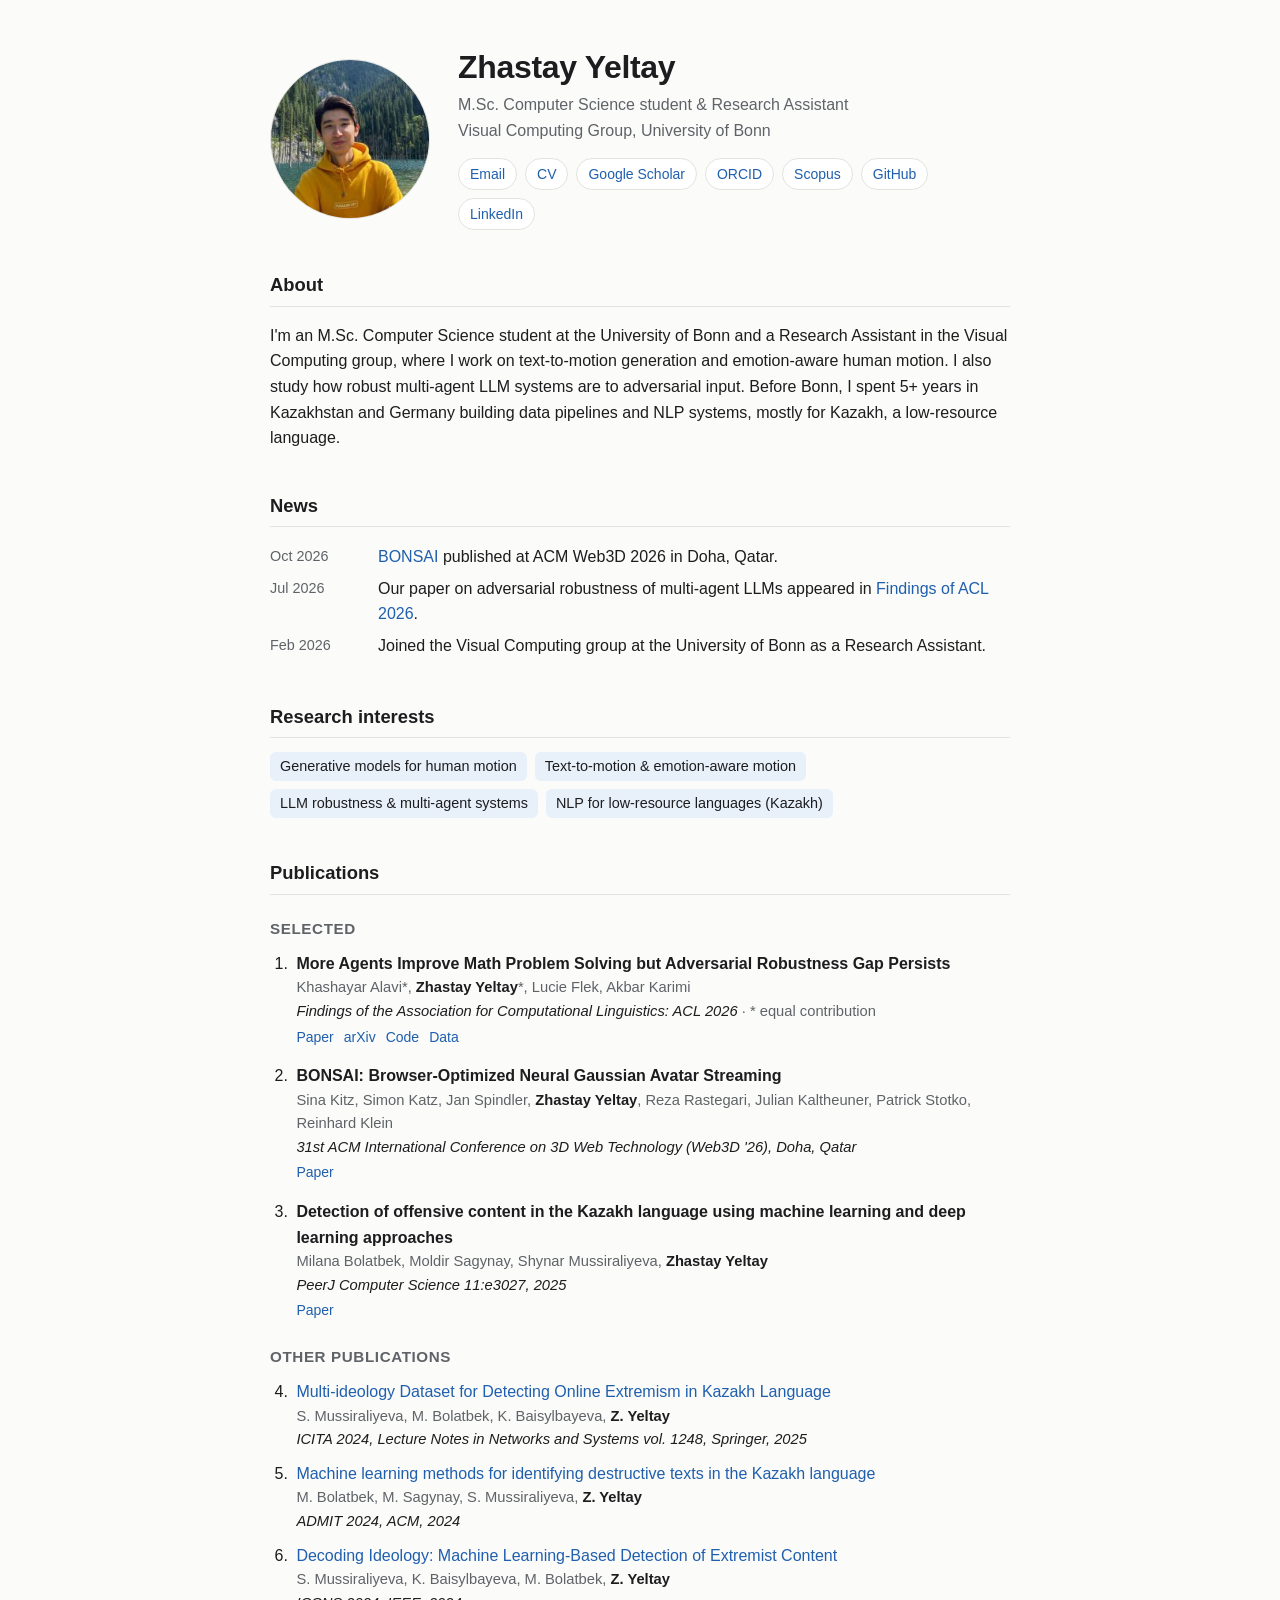
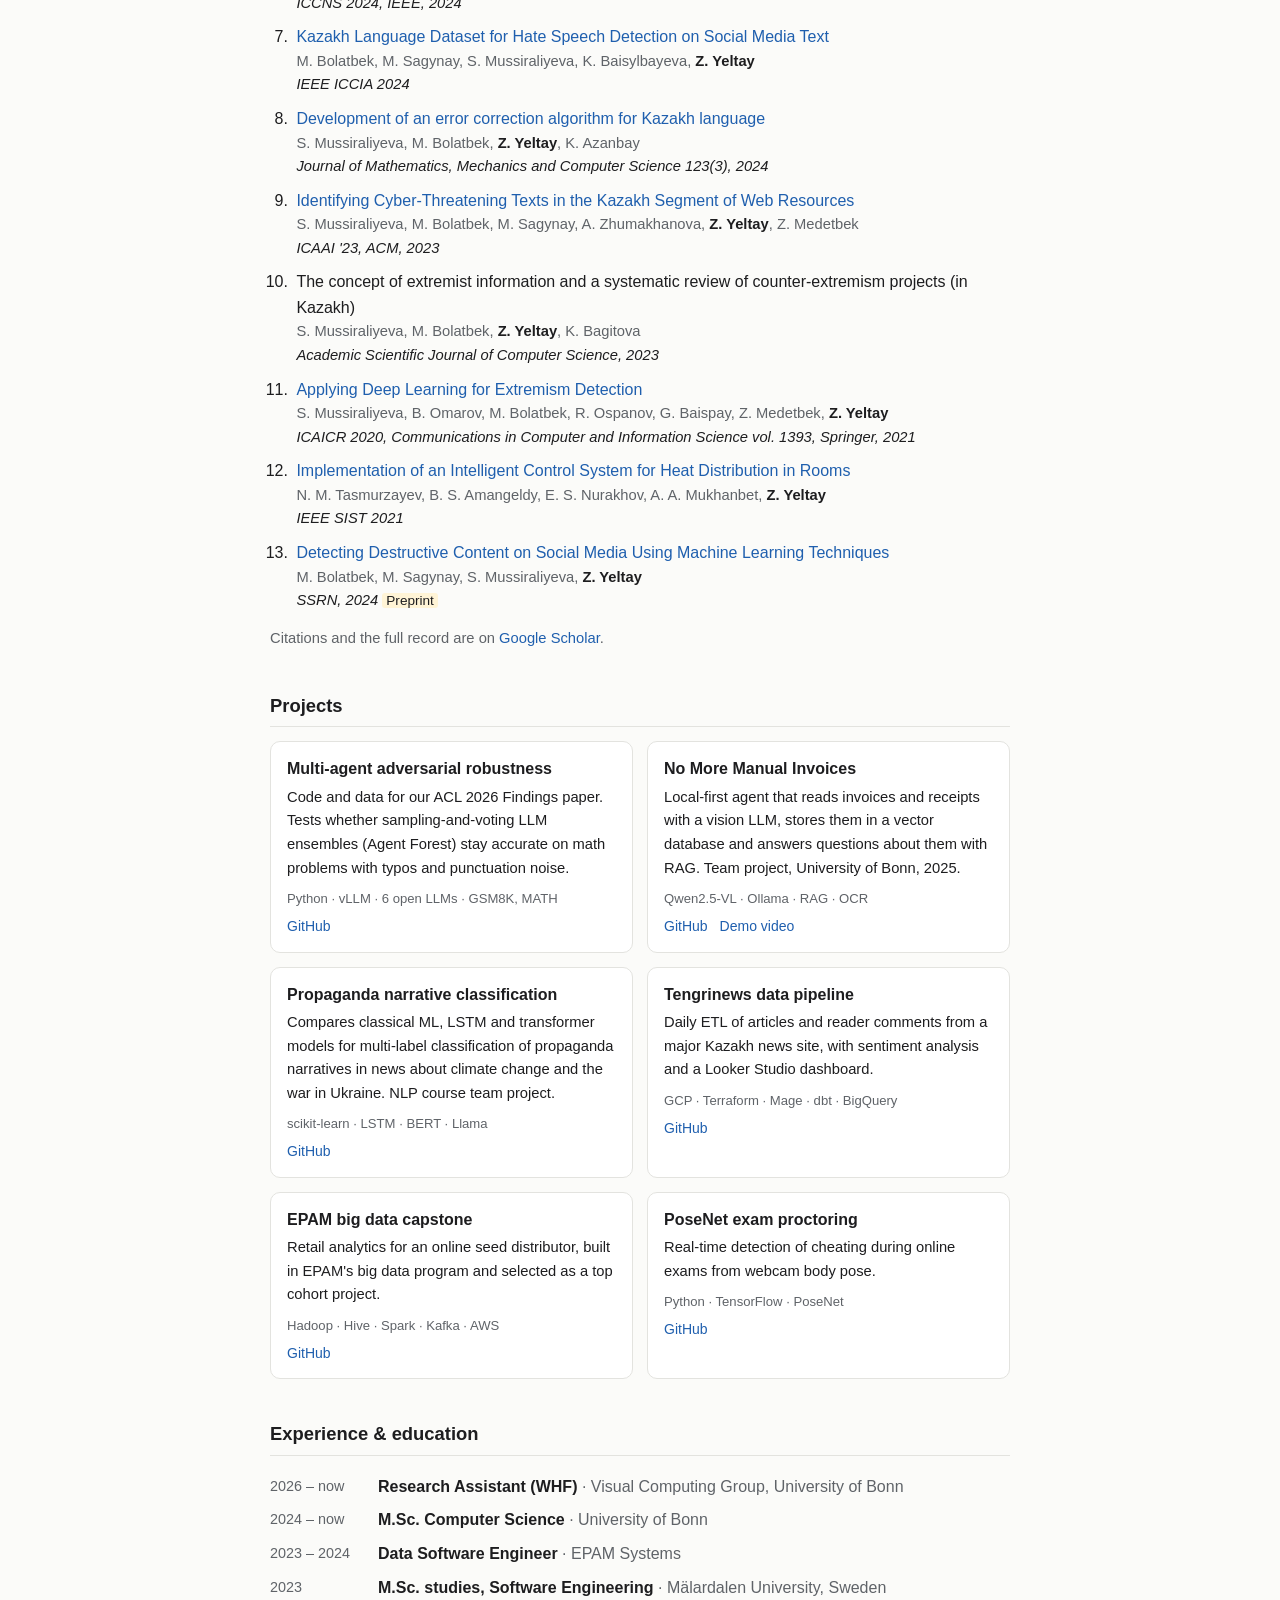
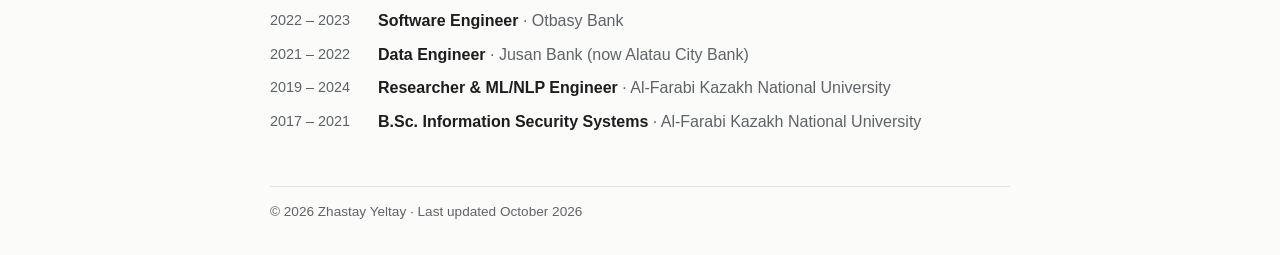
==== index.html @ 33389cff "Add academic website" ====
<!doctype html>
<html lang="en">
<head>
  <meta charset="utf-8">
  <meta name="viewport" content="width=device-width, initial-scale=1">
  <title>Zhastay Yeltay</title>
  <meta name="description" content="Zhastay Yeltay: M.Sc. Computer Science student and Research Assistant at the University of Bonn, working on generative models for human motion, LLM robustness and NLP for Kazakh.">
  <meta name="author" content="Zhastay Yeltay">
  <meta property="og:title" content="Zhastay Yeltay">
  <meta property="og:description" content="M.Sc. Computer Science student and Research Assistant, Visual Computing Group, University of Bonn.">
  <meta property="og:image" content="https://yelzha.github.io/photo.jpg">
  <meta property="og:url" content="https://yelzha.github.io/">
  <link rel="canonical" href="https://yelzha.github.io/">
  <link rel="icon" href="data:image/svg+xml,%3Csvg xmlns='http://www.w3.org/2000/svg' viewBox='0 0 64 64'%3E%3Crect width='64' height='64' rx='14' fill='%231f5fae'/%3E%3Ctext x='32' y='42' font-family='Arial,sans-serif' font-size='28' font-weight='700' fill='white' text-anchor='middle'%3EZY%3C/text%3E%3C/svg%3E">
  <link rel="stylesheet" href="style.css">
</head>
<body>
<main>

  <header class="intro">
    <img class="photo" src="photo.jpg" alt="Photo of Zhastay Yeltay" width="160" height="160">
    <div>
      <h1>Zhastay Yeltay</h1>
      <p class="role">M.Sc. Computer Science student &amp; Research Assistant<br>Visual Computing Group, University of Bonn</p>
      <nav class="links" aria-label="Profiles">
        <a href="mailto:jastayeltay@gmail.com">Email</a>
        <a href="cv.pdf">CV</a>
        <a href="https://scholar.google.com/citations?user=vSfblEYAAAAJ&amp;hl=en">Google Scholar</a>
        <a href="https://orcid.org/0000-0002-9275-7582">ORCID</a>
        <a href="https://www.scopus.com/authid/detail.uri?authorId=57237959800">Scopus</a>
        <a href="https://github.com/yelzha">GitHub</a>
        <a href="https://www.linkedin.com/in/yelzha">LinkedIn</a>
      </nav>
    </div>
  </header>

  <section id="about">
    <h2>About</h2>
    <p>I'm an M.Sc. Computer Science student at the University of Bonn and a Research Assistant in the Visual Computing group, where I work on text-to-motion generation and emotion-aware human motion. I also study how robust multi-agent LLM systems are to adversarial input. Before Bonn, I spent 5+ years in Kazakhstan and Germany building data pipelines and NLP systems, mostly for Kazakh, a low-resource language.</p>
  </section>

  <section id="news">
    <h2>News</h2>
    <ul class="news">
      <li><time datetime="2026-10">Oct 2026</time><span><a href="https://doi.org/10.1145/3822516.3834888">BONSAI</a> published at ACM Web3D 2026 in Doha, Qatar.</span></li>
      <li><time datetime="2026-07">Jul 2026</time><span>Our paper on adversarial robustness of multi-agent LLMs appeared in <a href="https://aclanthology.org/2026.findings-acl.2158/">Findings of ACL 2026</a>.</span></li>
      <li><time datetime="2026-02">Feb 2026</time><span>Joined the Visual Computing group at the University of Bonn as a Research Assistant.</span></li>
    </ul>
  </section>

  <section id="interests">
    <h2>Research interests</h2>
    <ul class="tags">
      <li>Generative models for human motion</li>
      <li>Text-to-motion &amp; emotion-aware motion</li>
      <li>LLM robustness &amp; multi-agent systems</li>
      <li>NLP for low-resource languages (Kazakh)</li>
    </ul>
  </section>

  <section id="publications">
    <h2>Publications</h2>

    <h3>Selected</h3>
    <ol class="pubs">
      <li>
        <span class="title">More Agents Improve Math Problem Solving but Adversarial Robustness Gap Persists</span>
        <span class="authors">Khashayar Alavi*, <b>Zhastay Yeltay</b>*, Lucie Flek, Akbar Karimi</span>
        <span class="venue">Findings of the Association for Computational Linguistics: ACL 2026 <span class="note">· * equal contribution</span></span>
        <span class="plinks">
          <a href="https://aclanthology.org/2026.findings-acl.2158/">Paper</a>
          <a href="https://arxiv.org/abs/2511.07112">arXiv</a>
          <a href="https://github.com/yelzha/multi-agent-adversarial-robustness">Code</a>
          <a href="https://doi.org/10.5281/zenodo.19851341">Data</a>
        </span>
      </li>
      <li>
        <span class="title">BONSAI: Browser-Optimized Neural Gaussian Avatar Streaming</span>
        <span class="authors">Sina Kitz, Simon Katz, Jan Spindler, <b>Zhastay Yeltay</b>, Reza Rastegari, Julian Kaltheuner, Patrick Stotko, Reinhard Klein</span>
        <span class="venue">31st ACM International Conference on 3D Web Technology (Web3D '26), Doha, Qatar</span>
        <span class="plinks"><a href="https://doi.org/10.1145/3822516.3834888">Paper</a></span>
      </li>
      <li>
        <span class="title">Detection of offensive content in the Kazakh language using machine learning and deep learning approaches</span>
        <span class="authors">Milana Bolatbek, Moldir Sagynay, Shynar Mussiraliyeva, <b>Zhastay Yeltay</b></span>
        <span class="venue">PeerJ Computer Science 11:e3027, 2025</span>
        <span class="plinks"><a href="https://doi.org/10.7717/peerj-cs.3027">Paper</a></span>
      </li>
    </ol>

    <h3>Other publications</h3>
    <ol class="pubs compact" start="4">
      <li>
        <a class="title" href="https://doi.org/10.1007/978-981-96-1758-6_41">Multi-ideology Dataset for Detecting Online Extremism in Kazakh Language</a>
        <span class="authors">S. Mussiraliyeva, M. Bolatbek, K. Baisylbayeva, <b>Z. Yeltay</b></span>
        <span class="venue">ICITA 2024, Lecture Notes in Networks and Systems vol. 1248, Springer, 2025</span>
      </li>
      <li>
        <a class="title" href="https://doi.org/10.1145/3701100.3701121">Machine learning methods for identifying destructive texts in the Kazakh language</a>
        <span class="authors">M. Bolatbek, M. Sagynay, S. Mussiraliyeva, <b>Z. Yeltay</b></span>
        <span class="venue">ADMIT 2024, ACM, 2024</span>
      </li>
      <li>
        <a class="title" href="https://doi.org/10.1109/iccns62192.2024.10776480">Decoding Ideology: Machine Learning-Based Detection of Extremist Content</a>
        <span class="authors">S. Mussiraliyeva, K. Baisylbayeva, M. Bolatbek, <b>Z. Yeltay</b></span>
        <span class="venue">ICCNS 2024, IEEE, 2024</span>
      </li>
      <li>
        <a class="title" href="https://doi.org/10.1109/ICCIA62557.2024.10719327">Kazakh Language Dataset for Hate Speech Detection on Social Media Text</a>
        <span class="authors">M. Bolatbek, M. Sagynay, S. Mussiraliyeva, K. Baisylbayeva, <b>Z. Yeltay</b></span>
        <span class="venue">IEEE ICCIA 2024</span>
      </li>
      <li>
        <a class="title" href="https://doi.org/10.26577/JMMCS2024-v123-i3-8">Development of an error correction algorithm for Kazakh language</a>
        <span class="authors">S. Mussiraliyeva, M. Bolatbek, <b>Z. Yeltay</b>, K. Azanbay</span>
        <span class="venue">Journal of Mathematics, Mechanics and Computer Science 123(3), 2024</span>
      </li>
      <li>
        <a class="title" href="https://doi.org/10.1145/3633598.3633610">Identifying Cyber-Threatening Texts in the Kazakh Segment of Web Resources</a>
        <span class="authors">S. Mussiraliyeva, M. Bolatbek, M. Sagynay, A. Zhumakhanova, <b>Z. Yeltay</b>, Z. Medetbek</span>
        <span class="venue">ICAAI '23, ACM, 2023</span>
      </li>
      <li>
        <span class="title">The concept of extremist information and a systematic review of counter-extremism projects (in Kazakh)</span>
        <span class="authors">S. Mussiraliyeva, M. Bolatbek, <b>Z. Yeltay</b>, K. Bagitova</span>
        <span class="venue">Academic Scientific Journal of Computer Science, 2023</span>
      </li>
      <li>
        <a class="title" href="https://doi.org/10.1007/978-981-16-3660-8_56">Applying Deep Learning for Extremism Detection</a>
        <span class="authors">S. Mussiraliyeva, B. Omarov, M. Bolatbek, R. Ospanov, G. Baispay, Z. Medetbek, <b>Z. Yeltay</b></span>
        <span class="venue">ICAICR 2020, Communications in Computer and Information Science vol. 1393, Springer, 2021</span>
      </li>
      <li>
        <a class="title" href="https://doi.org/10.1109/SIST50301.2021.9491797">Implementation of an Intelligent Control System for Heat Distribution in Rooms</a>
        <span class="authors">N. M. Tasmurzayev, B. S. Amangeldy, E. S. Nurakhov, A. A. Mukhanbet, <b>Z. Yeltay</b></span>
        <span class="venue">IEEE SIST 2021</span>
      </li>
      <li>
        <a class="title" href="https://doi.org/10.2139/ssrn.4989377">Detecting Destructive Content on Social Media Using Machine Learning Techniques</a>
        <span class="authors">M. Bolatbek, M. Sagynay, S. Mussiraliyeva, <b>Z. Yeltay</b></span>
        <span class="venue">SSRN, 2024 <span class="highlight">Preprint</span></span>
      </li>
    </ol>
    <p class="more">Citations and the full record are on <a href="https://scholar.google.com/citations?user=vSfblEYAAAAJ&amp;hl=en">Google Scholar</a>.</p>
  </section>

  <section id="projects">
    <h2>Projects</h2>
    <div class="grid">
      <div class="card">
        <h4>Multi-agent adversarial robustness</h4>
        <p>Code and data for our ACL 2026 Findings paper. Tests whether sampling-and-voting LLM ensembles (Agent Forest) stay accurate on math problems with typos and punctuation noise.</p>
        <p class="tech">Python · vLLM · 6 open LLMs · GSM8K, MATH</p>
        <div class="cl"><a href="https://github.com/yelzha/multi-agent-adversarial-robustness">GitHub</a></div>
      </div>
      <div class="card">
        <h4>No More Manual Invoices</h4>
        <p>Local-first agent that reads invoices and receipts with a vision LLM, stores them in a vector database and answers questions about them with RAG. Team project, University of Bonn, 2025.</p>
        <p class="tech">Qwen2.5-VL · Ollama · RAG · OCR</p>
        <div class="cl"><a href="https://github.com/yelzha/dialogue-system-uni-bonn-2025">GitHub</a><a href="https://youtu.be/qRcjYFw-9MU">Demo video</a></div>
      </div>
      <div class="card">
        <h4>Propaganda narrative classification</h4>
        <p>Compares classical ML, LSTM and transformer models for multi-label classification of propaganda narratives in news about climate change and the war in Ukraine. NLP course team project.</p>
        <p class="tech">scikit-learn · LSTM · BERT · Llama</p>
        <div class="cl"><a href="https://github.com/yelzha/NLP-course-project">GitHub</a></div>
      </div>
      <div class="card">
        <h4>Tengrinews data pipeline</h4>
        <p>Daily ETL of articles and reader comments from a major Kazakh news site, with sentiment analysis and a Looker Studio dashboard.</p>
        <p class="tech">GCP · Terraform · Mage · dbt · BigQuery</p>
        <div class="cl"><a href="https://github.com/yelzha/tengrinews-open-project">GitHub</a></div>
      </div>
      <div class="card">
        <h4>EPAM big data capstone</h4>
        <p>Retail analytics for an online seed distributor, built in EPAM's big data program and selected as a top cohort project.</p>
        <p class="tech">Hadoop · Hive · Spark · Kafka · AWS</p>
        <div class="cl"><a href="https://github.com/yelzha/epam-techorda-bigdata-2023/tree/main/capstone-project">GitHub</a></div>
      </div>
      <div class="card">
        <h4>PoseNet exam proctoring</h4>
        <p>Real-time detection of cheating during online exams from webcam body pose.</p>
        <p class="tech">Python · TensorFlow · PoseNet</p>
        <div class="cl"><a href="https://github.com/yelzha/posenet_proctoring">GitHub</a></div>
      </div>
    </div>
  </section>

  <section id="experience">
    <h2>Experience &amp; education</h2>
    <ul class="timeline">
      <li><time>2026 – now</time><div><b>Research Assistant (WHF)</b> <span>· Visual Computing Group, University of Bonn</span></div></li>
      <li><time>2024 – now</time><div><b>M.Sc. Computer Science</b> <span>· University of Bonn</span></div></li>
      <li><time>2023 – 2024</time><div><b>Data Software Engineer</b> <span>· EPAM Systems</span></div></li>
      <li><time>2023</time><div><b>M.Sc. studies, Software Engineering</b> <span>· Mälardalen University, Sweden</span></div></li>
      <li><time>2022 – 2023</time><div><b>Software Engineer</b> <span>· Otbasy Bank</span></div></li>
      <li><time>2021 – 2022</time><div><b>Data Engineer</b> <span>· Jusan Bank (now Alatau City Bank)</span></div></li>
      <li><time>2019 – 2024</time><div><b>Researcher &amp; ML/NLP Engineer</b> <span>· Al-Farabi Kazakh National University</span></div></li>
      <li><time>2017 – 2021</time><div><b>B.Sc. Information Security Systems</b> <span>· Al-Farabi Kazakh National University</span></div></li>
    </ul>
  </section>

  <footer>© 2026 Zhastay Yeltay · Last updated October 2026</footer>

</main>
</body>
</html>
---- style.css ----
:root {
  --bg: #fbfbf9;
  --surface: #ffffff;
  --text: #1d1d1f;
  --muted: #5f6368;
  --border: #e3e3df;
  --accent: #1f5fae;
  --accent-soft: #e8f0fa;
  --mark: #fff4d6;
}

@media (prefers-color-scheme: dark) {
  :root {
    --bg: #131416;
    --surface: #1b1c1f;
    --text: #e8e8e6;
    --muted: #a0a3a8;
    --border: #2c2e33;
    --accent: #79aef0;
    --accent-soft: #1d2a3b;
    --mark: #3a3220;
  }
}

* { box-sizing: border-box; }

html { -webkit-text-size-adjust: 100%; }

body {
  margin: 0;
  background: var(--bg);
  color: var(--text);
  font: 16px/1.6 -apple-system, BlinkMacSystemFont, "Segoe UI", Roboto, "Helvetica Neue", Arial, sans-serif;
}

main {
  max-width: 780px;
  margin: 0 auto;
  padding: 48px 20px 32px;
}

a { color: var(--accent); text-decoration: none; }
a:hover { text-decoration: underline; }

h1 { font-size: 2rem; line-height: 1.2; margin: 0 0 6px; letter-spacing: -0.01em; }
h2 {
  font-size: 1.15rem;
  margin: 40px 0 14px;
  padding-bottom: 6px;
  border-bottom: 1px solid var(--border);
}
h3 { font-size: 0.95rem; margin: 22px 0 10px; color: var(--muted); font-weight: 600; text-transform: uppercase; letter-spacing: 0.04em; }

/* Intro */
.intro { display: flex; gap: 28px; align-items: center; }
.photo {
  width: 160px; height: 160px; flex: none;
  border-radius: 50%; object-fit: cover;
  border: 1px solid var(--border);
}
.role { margin: 0 0 14px; color: var(--muted); }
.links { display: flex; flex-wrap: wrap; gap: 8px; }
.links a {
  font-size: 0.875rem;
  padding: 4px 11px;
  border: 1px solid var(--border);
  border-radius: 999px;
  background: var(--surface);
}
.links a:hover { background: var(--accent-soft); text-decoration: none; }

/* News */
.news { list-style: none; padding: 0; margin: 0; }
.news li { display: flex; gap: 16px; padding: 3px 0; }
.news time, .timeline time {
  flex: none; width: 92px;
  color: var(--muted); font-size: 0.9rem;
  font-variant-numeric: tabular-nums;
  padding-top: 1px;
}

/* Interests */
.tags { list-style: none; padding: 0; margin: 0; display: flex; flex-wrap: wrap; gap: 8px; }
.tags li { background: var(--accent-soft); border-radius: 6px; padding: 3px 10px; font-size: 0.9rem; }

/* Publications */
.pubs { padding-left: 1.4em; margin: 0; }
.pubs li { margin-bottom: 14px; padding-left: 4px; }
.pubs .title { display: block; font-weight: 600; }
.pubs .authors, .pubs .venue { display: block; font-size: 0.92rem; }
.pubs .authors { color: var(--muted); }
.pubs .authors b { color: var(--text); }
.pubs .venue { font-style: italic; }
.pubs .note { font-style: normal; color: var(--muted); }
.pubs .plinks { display: inline-flex; gap: 10px; font-size: 0.875rem; margin-top: 2px; }
.pubs .highlight { background: var(--mark); border-radius: 3px; padding: 0 4px; font-style: normal; font-size: 0.85rem; }
.pubs.compact li { margin-bottom: 9px; }
.pubs.compact .title { font-weight: 500; }
.more { color: var(--muted); font-size: 0.92rem; }

/* Projects */
.grid { display: grid; grid-template-columns: repeat(2, 1fr); gap: 14px; }
.card {
  background: var(--surface);
  border: 1px solid var(--border);
  border-radius: 10px;
  padding: 14px 16px;
}
.card h4 { margin: 0 0 4px; font-size: 1rem; }
.card p { margin: 0 0 8px; font-size: 0.92rem; }
.card .tech { color: var(--muted); font-size: 0.82rem; margin: 0; }
.card .cl { font-size: 0.875rem; display: flex; gap: 12px; margin-top: 6px; }

/* Experience */
.timeline { list-style: none; padding: 0; margin: 0; }
.timeline li { display: flex; gap: 16px; padding: 4px 0; }
.timeline span { color: var(--muted); }

footer {
  margin-top: 48px; padding-top: 14px;
  border-top: 1px solid var(--border);
  color: var(--muted); font-size: 0.85rem;
}

@media (max-width: 640px) {
  main { padding: 32px 16px 24px; }
  .intro { flex-direction: column; text-align: center; gap: 16px; }
  .links { justify-content: center; }
  .photo { width: 132px; height: 132px; }
  h1 { font-size: 1.7rem; }
  .grid { grid-template-columns: 1fr; }
  .news li, .timeline li { flex-direction: column; gap: 0; }
  .news li { padding: 5px 0; }
  .news time, .timeline time { width: auto; }
}
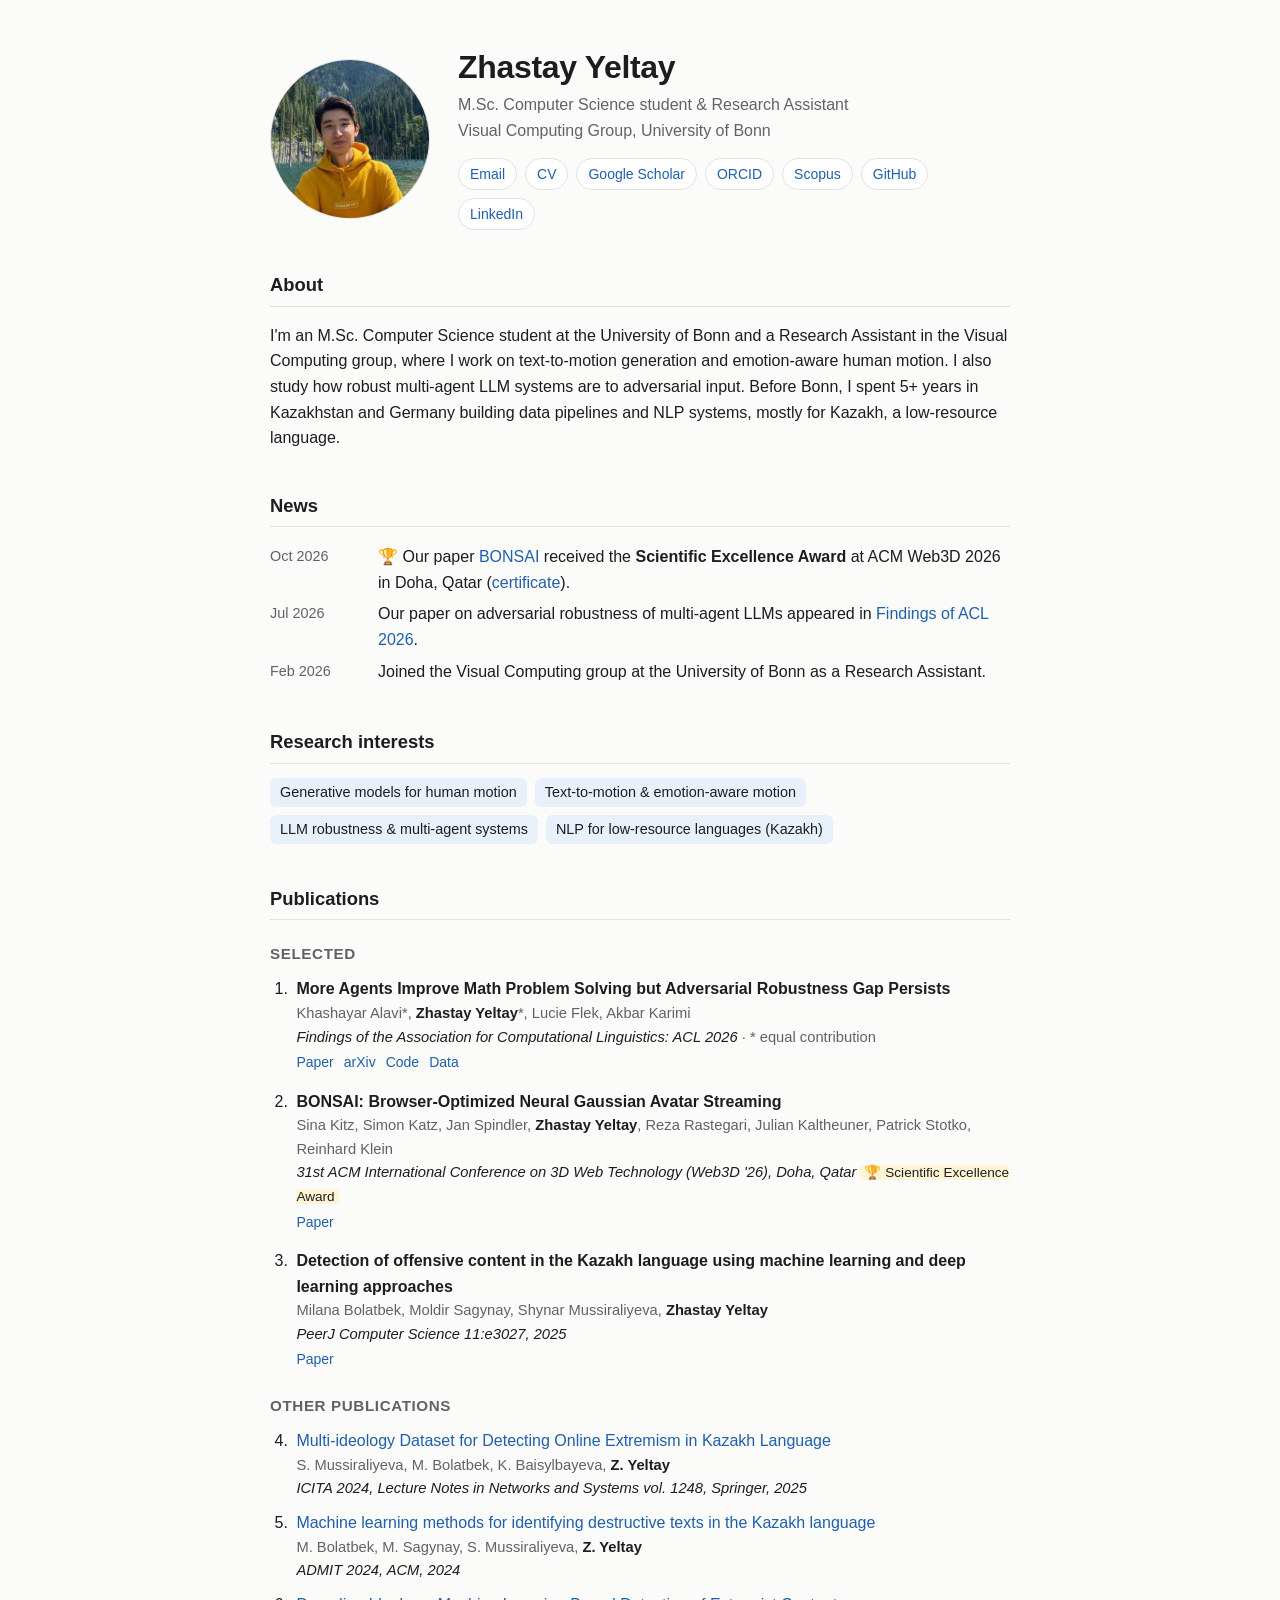
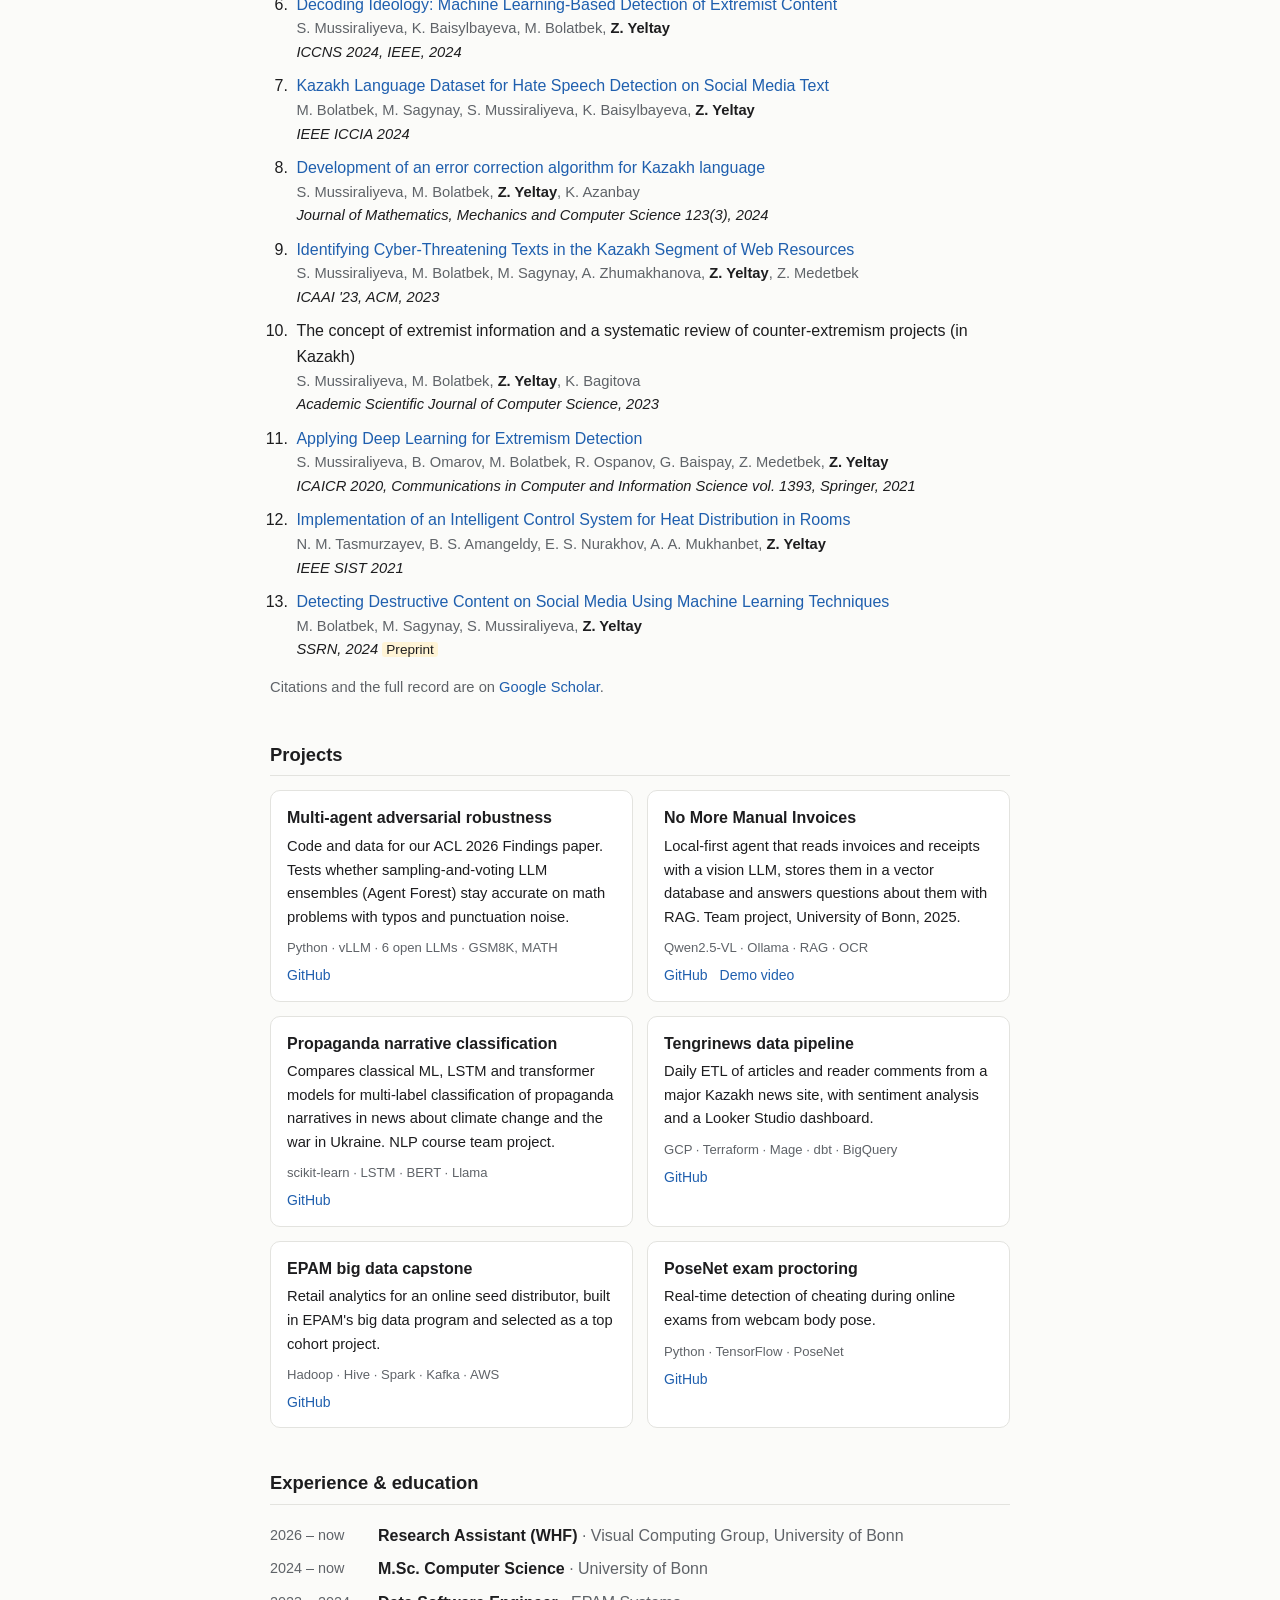
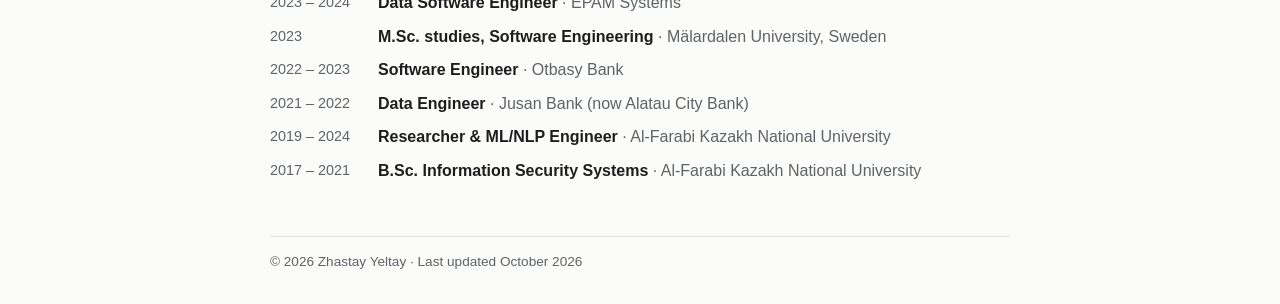
==== commit debc8b3e: "Add Web3D 2026 award" ====
--- a/index.html
+++ b/index.html
@@ -42,7 +42,7 @@
   <section id="news">
     <h2>News</h2>
     <ul class="news">
-      <li><time datetime="2026-10">Oct 2026</time><span><a href="https://doi.org/10.1145/3822516.3834888">BONSAI</a> published at ACM Web3D 2026 in Doha, Qatar.</span></li>
+      <li><time datetime="2026-10">Oct 2026</time><span>🏆 Our paper <a href="https://doi.org/10.1145/3822516.3834888">BONSAI</a> received the <b>Scientific Excellence Award</b> at ACM Web3D 2026 in Doha, Qatar (<a href="award.jpg">certificate</a>).</span></li>
       <li><time datetime="2026-07">Jul 2026</time><span>Our paper on adversarial robustness of multi-agent LLMs appeared in <a href="https://aclanthology.org/2026.findings-acl.2158/">Findings of ACL 2026</a>.</span></li>
       <li><time datetime="2026-02">Feb 2026</time><span>Joined the Visual Computing group at the University of Bonn as a Research Assistant.</span></li>
     </ul>
@@ -77,7 +77,7 @@
       <li>
         <span class="title">BONSAI: Browser-Optimized Neural Gaussian Avatar Streaming</span>
         <span class="authors">Sina Kitz, Simon Katz, Jan Spindler, <b>Zhastay Yeltay</b>, Reza Rastegari, Julian Kaltheuner, Patrick Stotko, Reinhard Klein</span>
-        <span class="venue">31st ACM International Conference on 3D Web Technology (Web3D '26), Doha, Qatar</span>
+        <span class="venue">31st ACM International Conference on 3D Web Technology (Web3D '26), Doha, Qatar <span class="highlight">🏆 Scientific Excellence Award</span></span>
         <span class="plinks"><a href="https://doi.org/10.1145/3822516.3834888">Paper</a></span>
       </li>
       <li>
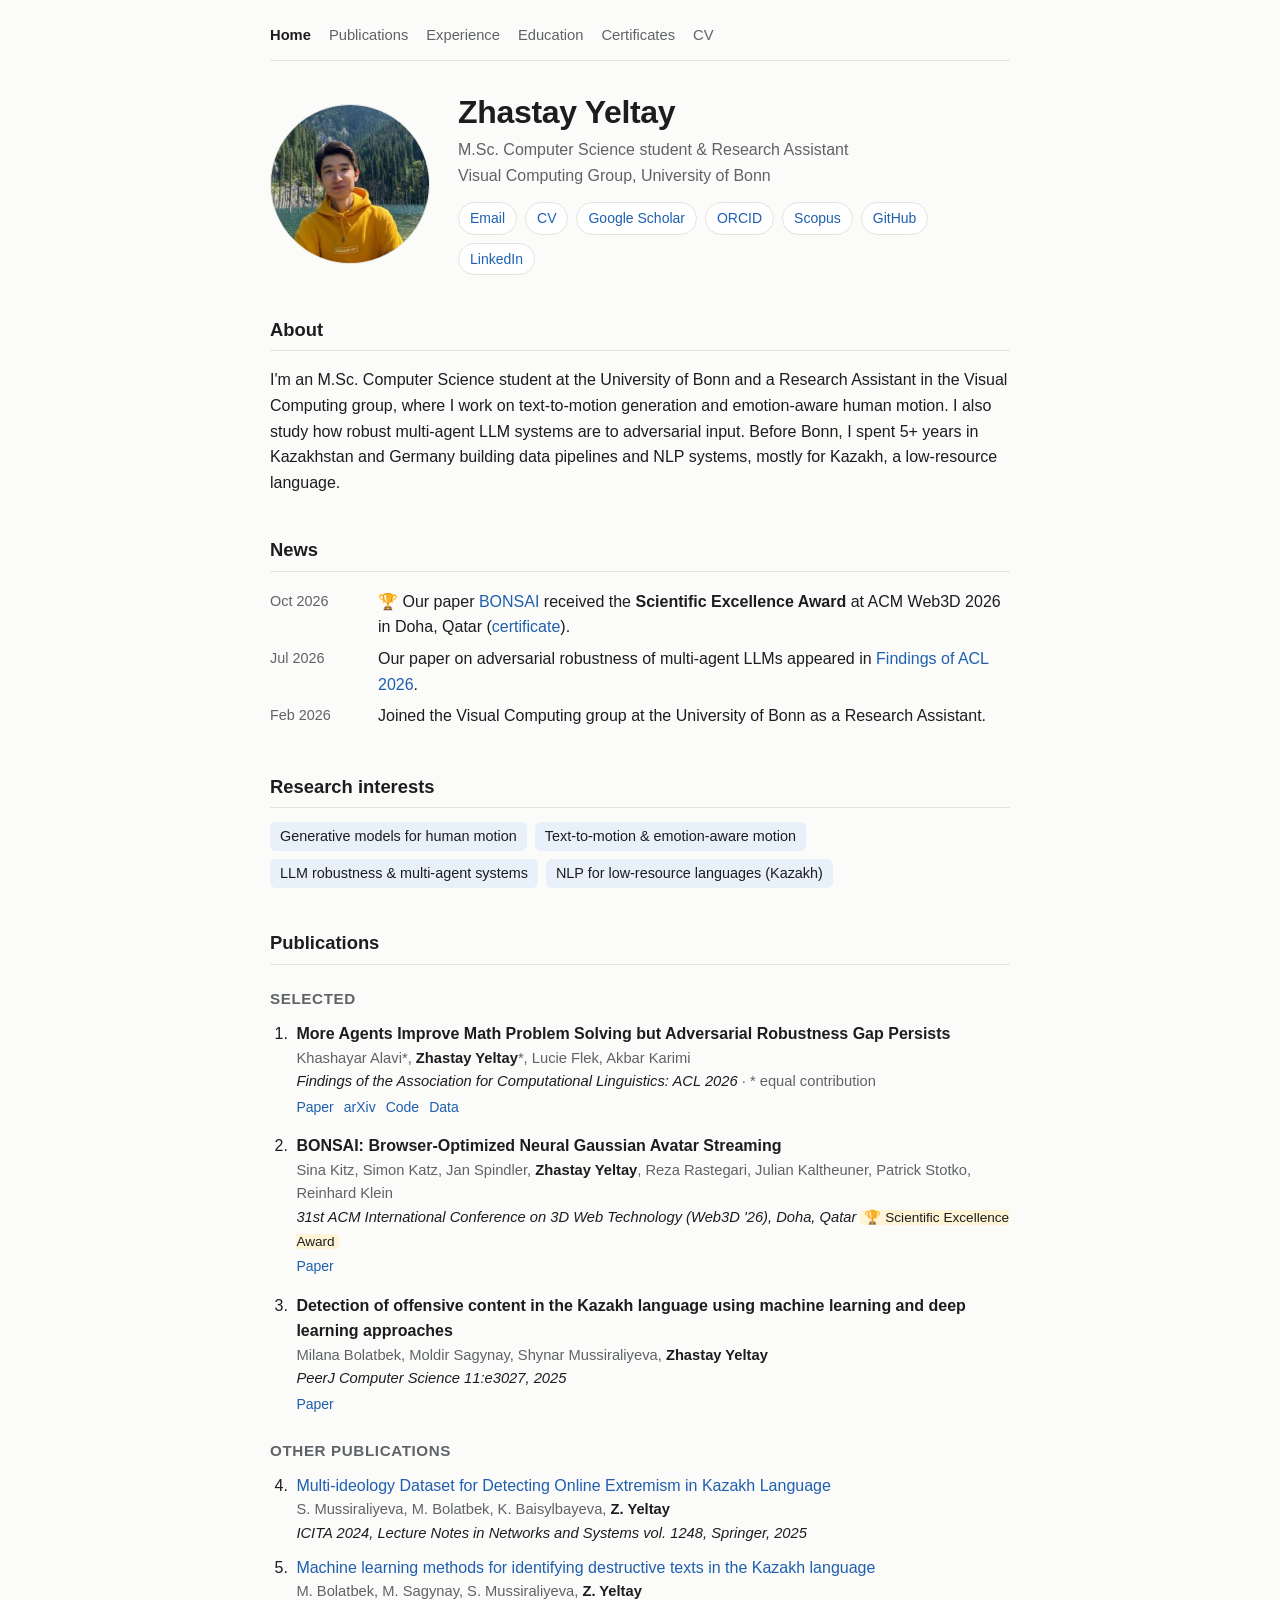
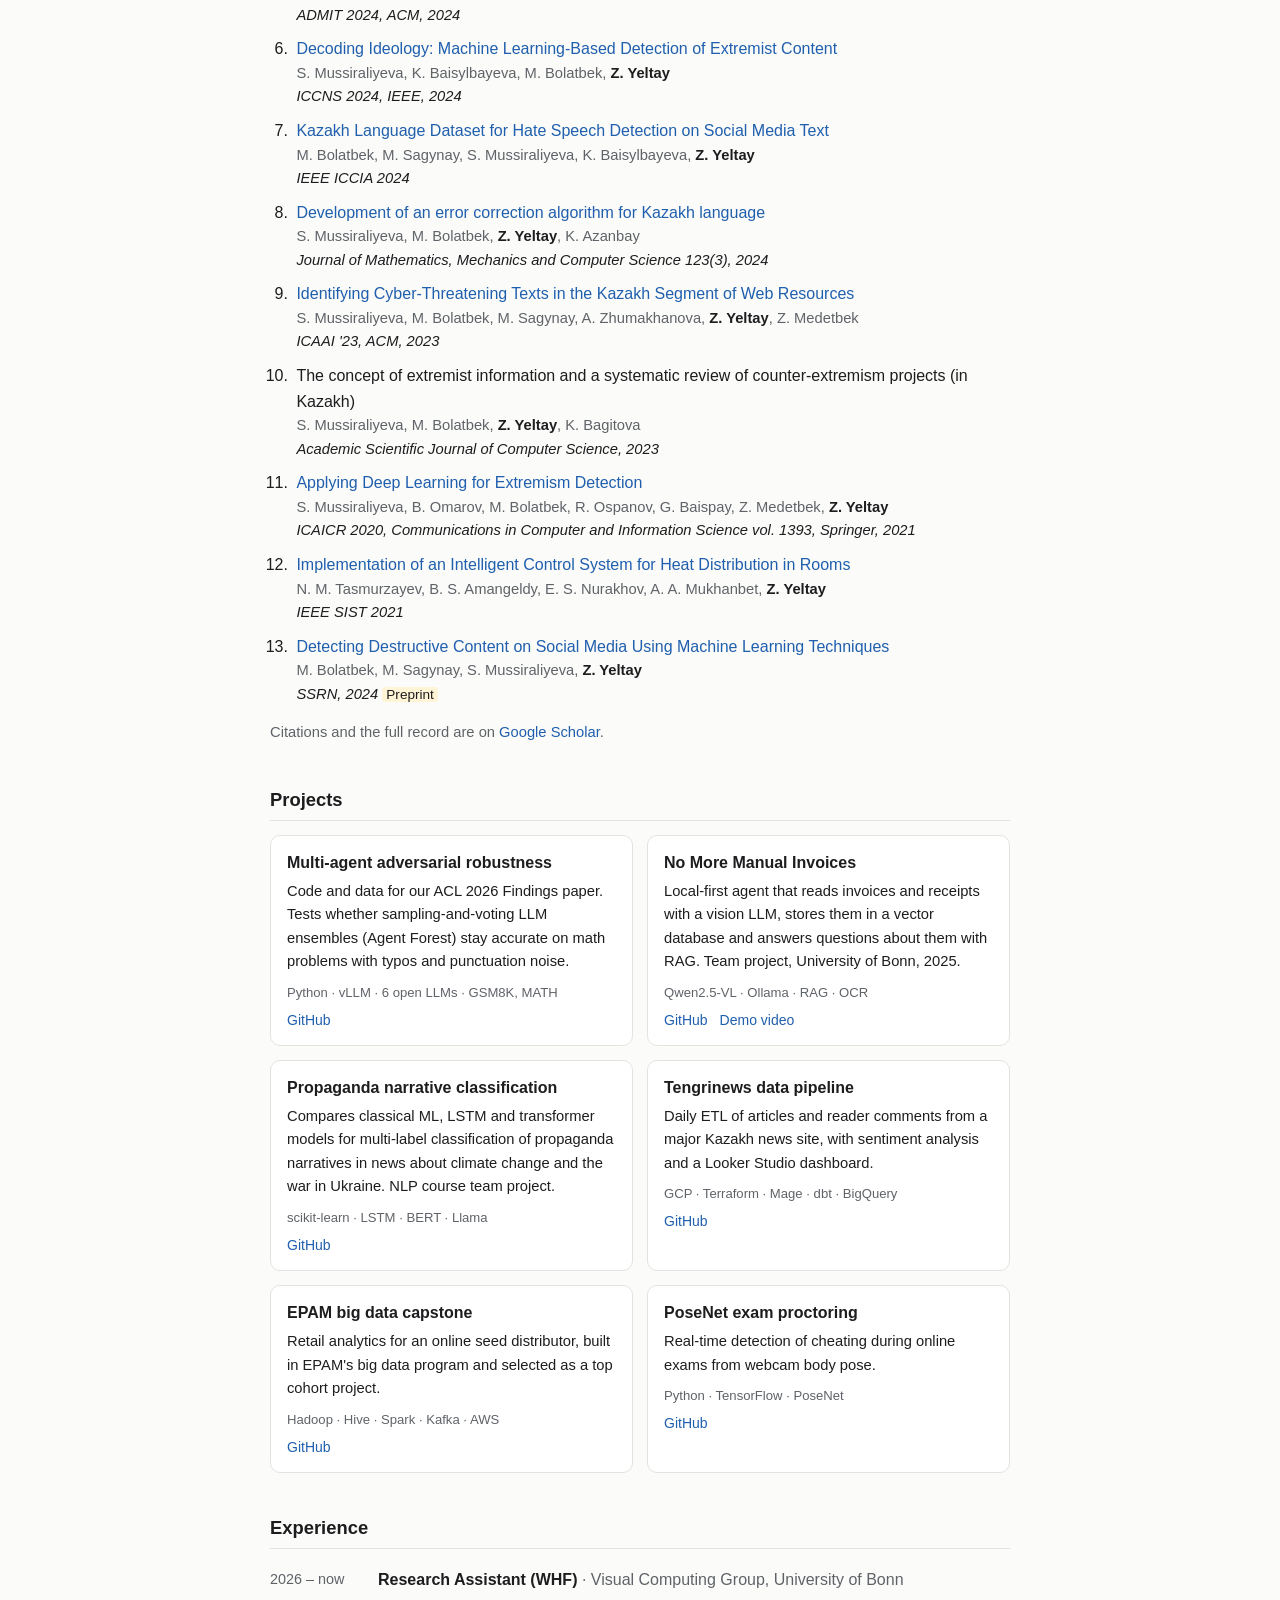
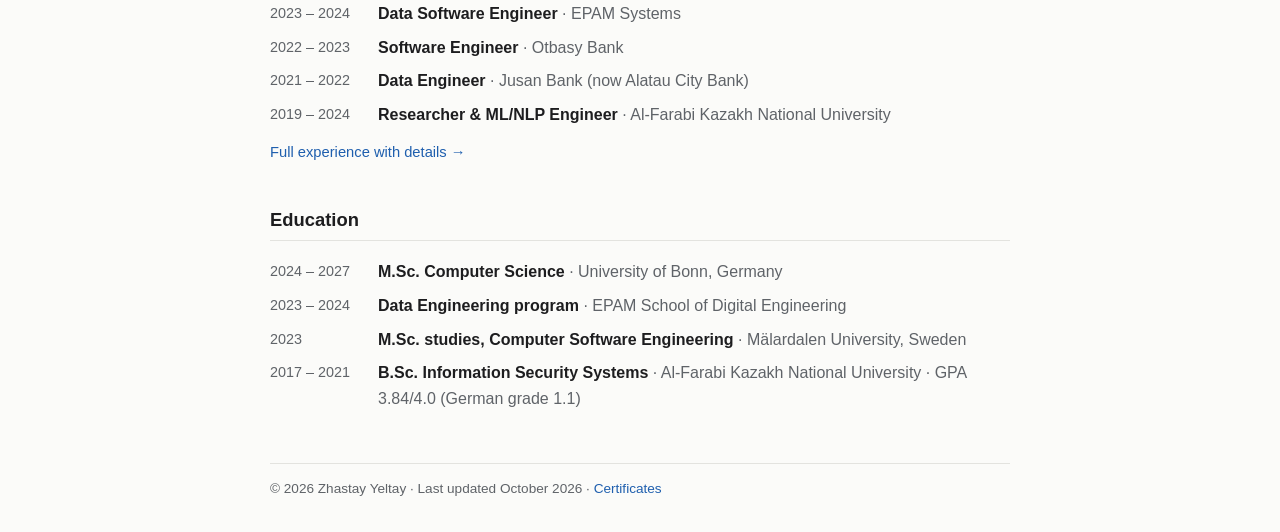
==== commit c2f29a26: "Add experience and certificates pages" ====
--- a/index.html
+++ b/index.html
@@ -17,6 +17,15 @@
 <body>
 <main>
 
+  <nav class="topnav" aria-label="Site">
+    <a href="./" aria-current="page">Home</a>
+    <a href="#publications">Publications</a>
+    <a href="experience.html">Experience</a>
+    <a href="#education">Education</a>
+    <a href="certificates.html">Certificates</a>
+    <a href="cv.pdf">CV</a>
+  </nav>
+
   <header class="intro">
     <img class="photo" src="photo.jpg" alt="Photo of Zhastay Yeltay" width="160" height="160">
     <div>
@@ -187,20 +196,28 @@
   </section>
 
   <section id="experience">
-    <h2>Experience &amp; education</h2>
+    <h2>Experience</h2>
     <ul class="timeline">
       <li><time>2026 – now</time><div><b>Research Assistant (WHF)</b> <span>· Visual Computing Group, University of Bonn</span></div></li>
-      <li><time>2024 – now</time><div><b>M.Sc. Computer Science</b> <span>· University of Bonn</span></div></li>
       <li><time>2023 – 2024</time><div><b>Data Software Engineer</b> <span>· EPAM Systems</span></div></li>
-      <li><time>2023</time><div><b>M.Sc. studies, Software Engineering</b> <span>· Mälardalen University, Sweden</span></div></li>
       <li><time>2022 – 2023</time><div><b>Software Engineer</b> <span>· Otbasy Bank</span></div></li>
       <li><time>2021 – 2022</time><div><b>Data Engineer</b> <span>· Jusan Bank (now Alatau City Bank)</span></div></li>
       <li><time>2019 – 2024</time><div><b>Researcher &amp; ML/NLP Engineer</b> <span>· Al-Farabi Kazakh National University</span></div></li>
-      <li><time>2017 – 2021</time><div><b>B.Sc. Information Security Systems</b> <span>· Al-Farabi Kazakh National University</span></div></li>
-    </ul>
-  </section>
-
-  <footer>© 2026 Zhastay Yeltay · Last updated October 2026</footer>
+    </ul>
+    <p class="see-all"><a href="experience.html">Full experience with details →</a></p>
+  </section>
+
+  <section id="education">
+    <h2>Education</h2>
+    <ul class="timeline">
+      <li><time>2024 – 2027</time><div><b>M.Sc. Computer Science</b> <span>· University of Bonn, Germany</span></div></li>
+      <li><time>2023 – 2024</time><div><b>Data Engineering program</b> <span>· EPAM School of Digital Engineering</span></div></li>
+      <li><time>2023</time><div><b>M.Sc. studies, Computer Software Engineering</b> <span>· Mälardalen University, Sweden</span></div></li>
+      <li><time>2017 – 2021</time><div><b>B.Sc. Information Security Systems</b> <span>· Al-Farabi Kazakh National University · GPA 3.84/4.0 (German grade 1.1)</span></div></li>
+    </ul>
+  </section>
+
+  <footer>© 2026 Zhastay Yeltay · Last updated October 2026 · <a href="certificates.html">Certificates</a></footer>
 
 </main>
 </body>
--- a/style.css
+++ b/style.css
@@ -133,3 +133,42 @@
   .news li { padding: 5px 0; }
   .news time, .timeline time { width: auto; }
 }
+
+/* Top navigation (all pages) */
+.topnav {
+  display: flex; flex-wrap: wrap; gap: 4px 18px;
+  margin: -24px 0 32px; padding-bottom: 12px;
+  border-bottom: 1px solid var(--border);
+  font-size: 0.92rem;
+}
+.topnav a { color: var(--muted); }
+.topnav a[aria-current="page"] { color: var(--text); font-weight: 600; }
+.page-title { margin-bottom: 4px; }
+.lead { color: var(--muted); margin: 0 0 8px; }
+.see-all { font-size: 0.92rem; margin: 10px 0 0; }
+
+/* Experience page */
+.job { padding: 16px 0; border-bottom: 1px solid var(--border); }
+.job:last-child { border-bottom: 0; }
+.job-head { display: flex; justify-content: space-between; gap: 4px 16px; flex-wrap: wrap; }
+.job-head h3 { margin: 0; font-size: 1.05rem; color: var(--text); text-transform: none; letter-spacing: 0; }
+.job-head time { color: var(--muted); font-size: 0.9rem; font-variant-numeric: tabular-nums; }
+.job .org { margin: 2px 0 8px; color: var(--muted); font-size: 0.95rem; }
+.job ul { margin: 0; padding-left: 1.2em; }
+.job li { margin-bottom: 4px; font-size: 0.95rem; }
+.job .tech { color: var(--muted); font-size: 0.85rem; margin: 8px 0 0; }
+
+/* Certificates page */
+.cert-list { list-style: none; padding: 0; margin: 0; }
+.cert-list li { display: flex; justify-content: space-between; gap: 4px 16px; flex-wrap: wrap; padding: 6px 0; border-bottom: 1px solid var(--border); font-size: 0.95rem; }
+.cert-list li:last-child { border-bottom: 0; }
+.cert-list .meta { color: var(--muted); font-size: 0.85rem; white-space: nowrap; }
+details.provider { border: 1px solid var(--border); border-radius: 10px; background: var(--surface); padding: 10px 16px; margin-bottom: 10px; }
+details.provider summary { cursor: pointer; font-weight: 600; }
+details.provider summary span { color: var(--muted); font-weight: 400; }
+details.provider[open] summary { margin-bottom: 6px; }
+
+@media (max-width: 640px) {
+  .topnav { margin-top: -12px; justify-content: center; }
+  .cert-list .meta { white-space: normal; }
+}
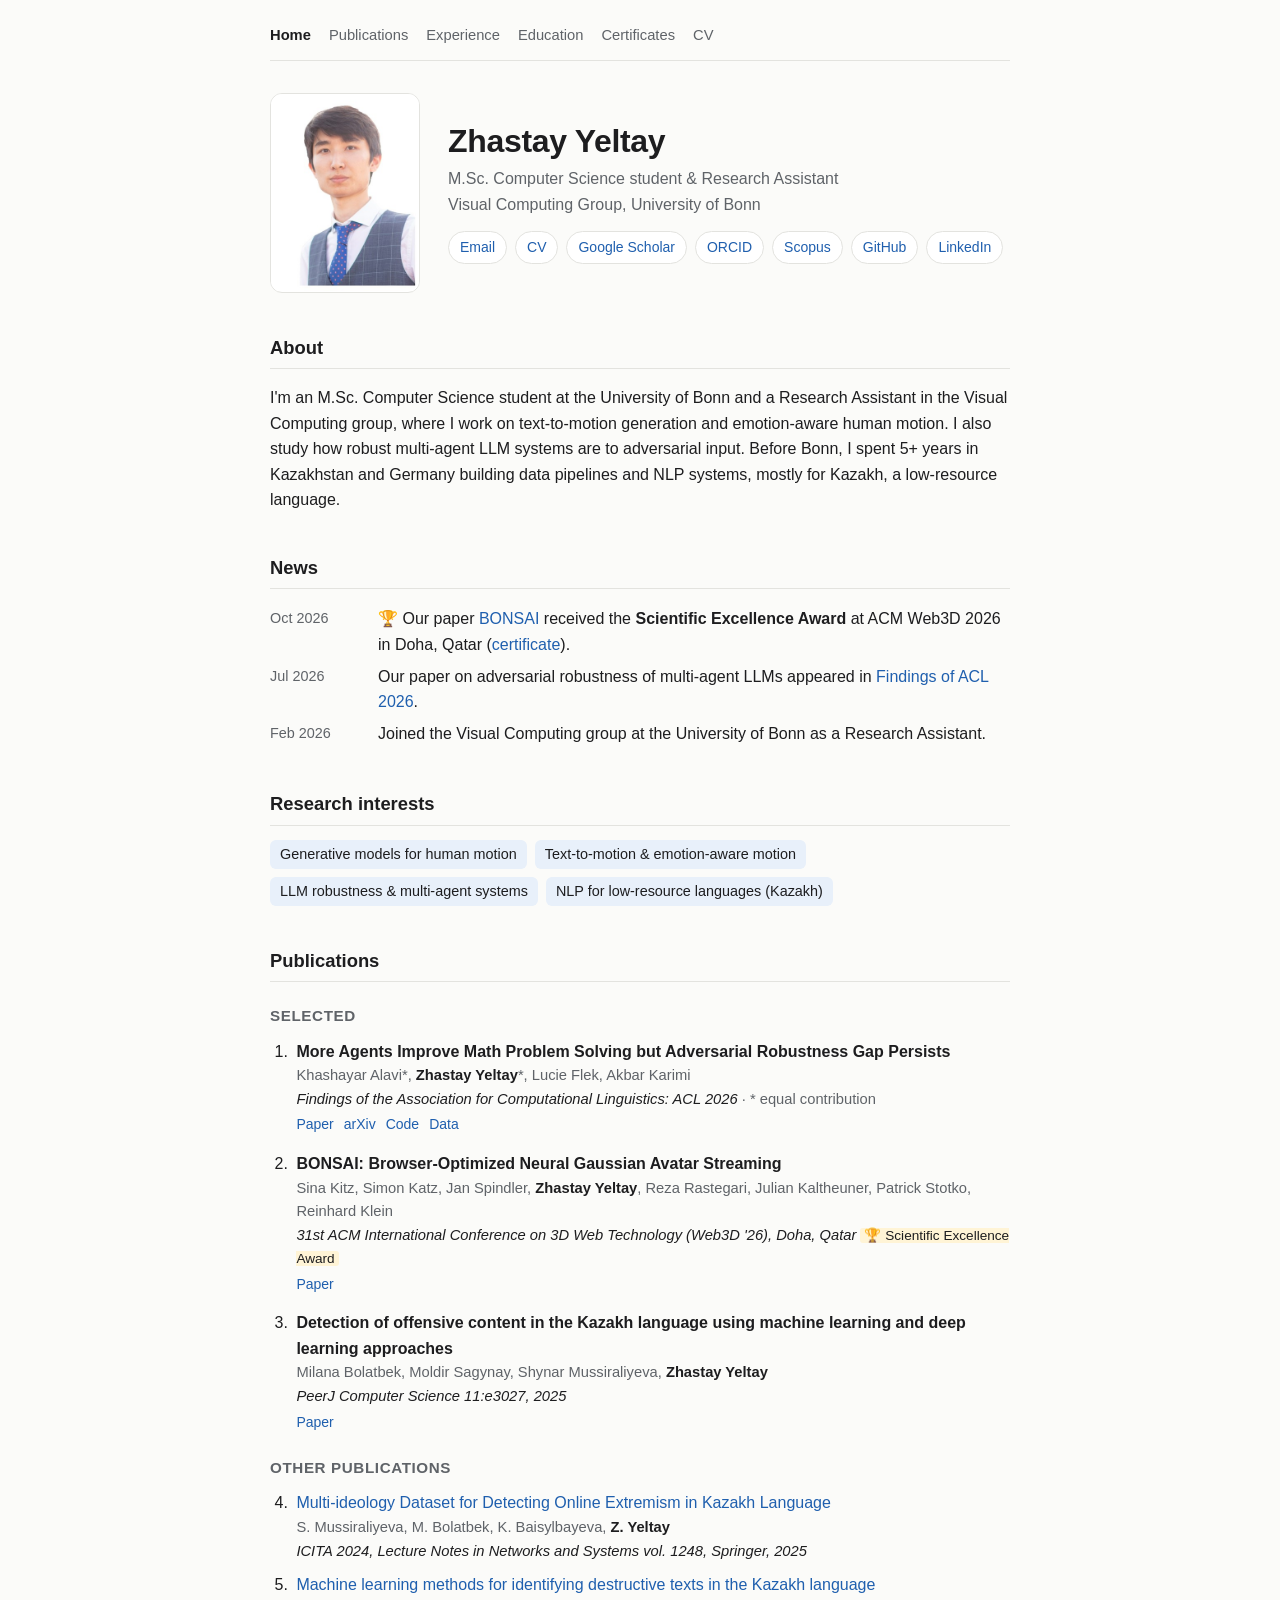
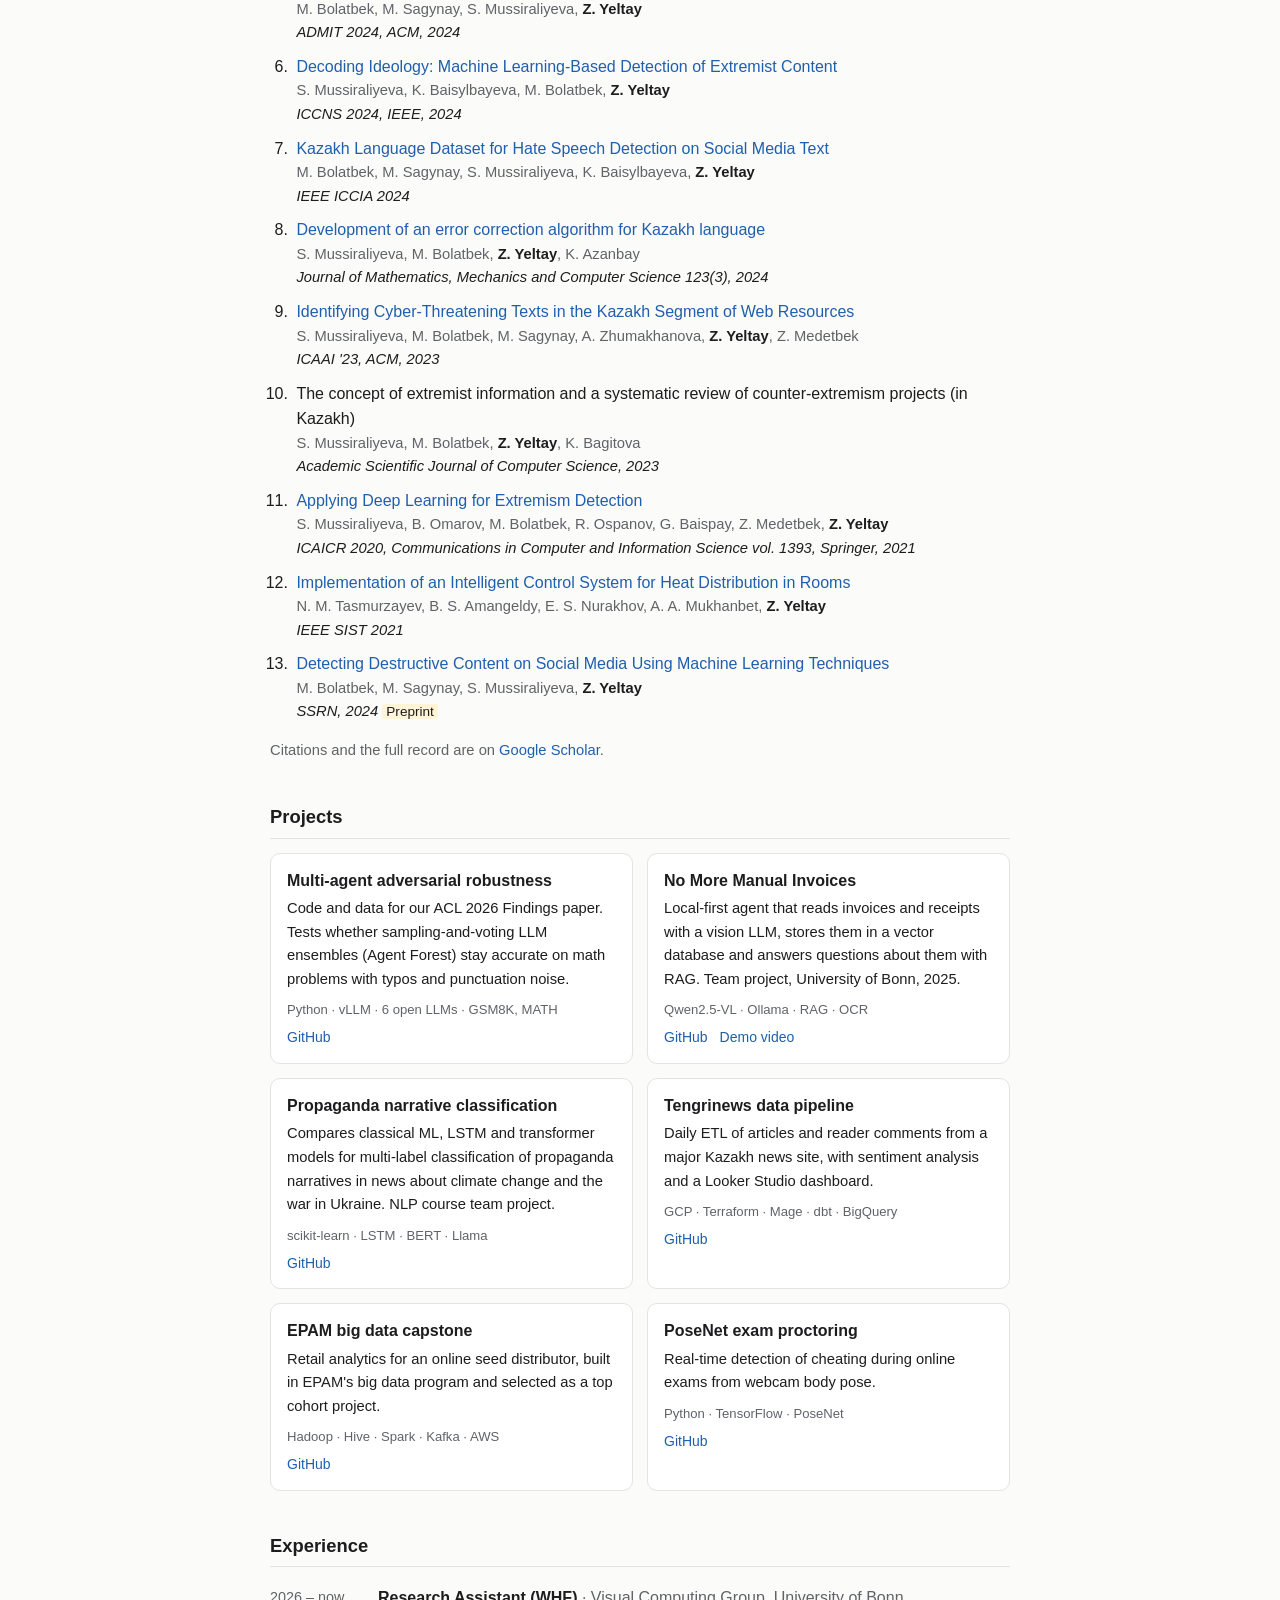
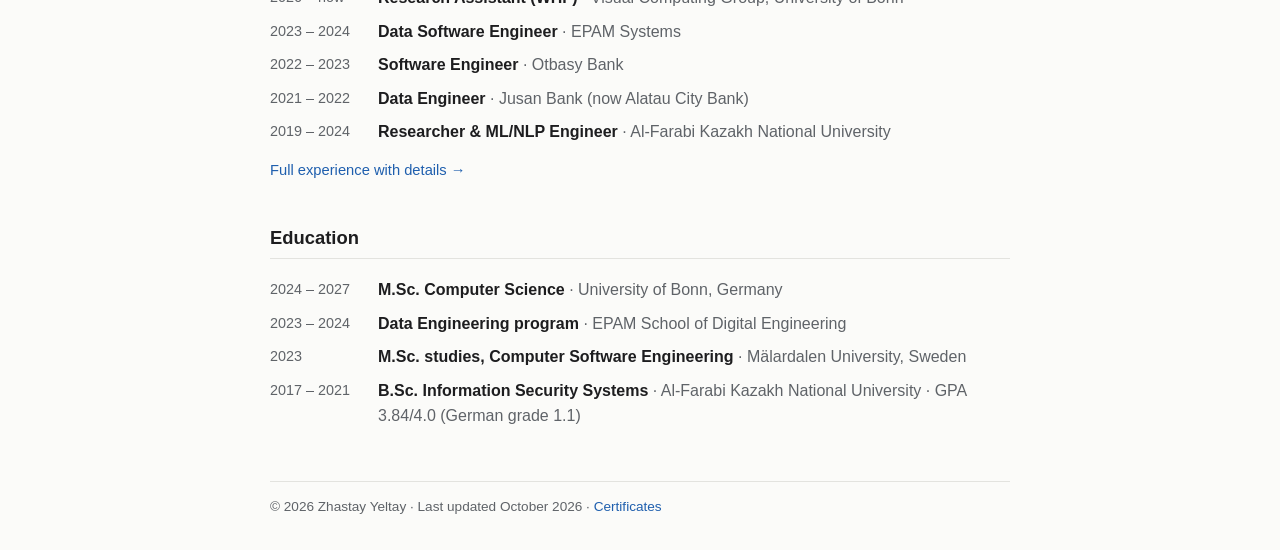
==== commit b50acba4: "Update profile photo" ====
--- a/index.html
+++ b/index.html
@@ -27,7 +27,7 @@
   </nav>
 
   <header class="intro">
-    <img class="photo" src="photo.jpg" alt="Photo of Zhastay Yeltay" width="160" height="160">
+    <img class="photo" src="photo.jpg" alt="Photo of Zhastay Yeltay" width="150" height="200">
     <div>
       <h1>Zhastay Yeltay</h1>
       <p class="role">M.Sc. Computer Science student &amp; Research Assistant<br>Visual Computing Group, University of Bonn</p>
--- a/style.css
+++ b/style.css
@@ -54,8 +54,9 @@
 /* Intro */
 .intro { display: flex; gap: 28px; align-items: center; }
 .photo {
-  width: 160px; height: 160px; flex: none;
-  border-radius: 50%; object-fit: cover;
+  width: 150px; height: 200px; flex: none;
+  border-radius: 12px; object-fit: contain;
+  background: #fff;
   border: 1px solid var(--border);
 }
 .role { margin: 0 0 14px; color: var(--muted); }
@@ -126,7 +127,7 @@
   main { padding: 32px 16px 24px; }
   .intro { flex-direction: column; text-align: center; gap: 16px; }
   .links { justify-content: center; }
-  .photo { width: 132px; height: 132px; }
+  .photo { width: 132px; height: 176px; }
   h1 { font-size: 1.7rem; }
   .grid { grid-template-columns: 1fr; }
   .news li, .timeline li { flex-direction: column; gap: 0; }
